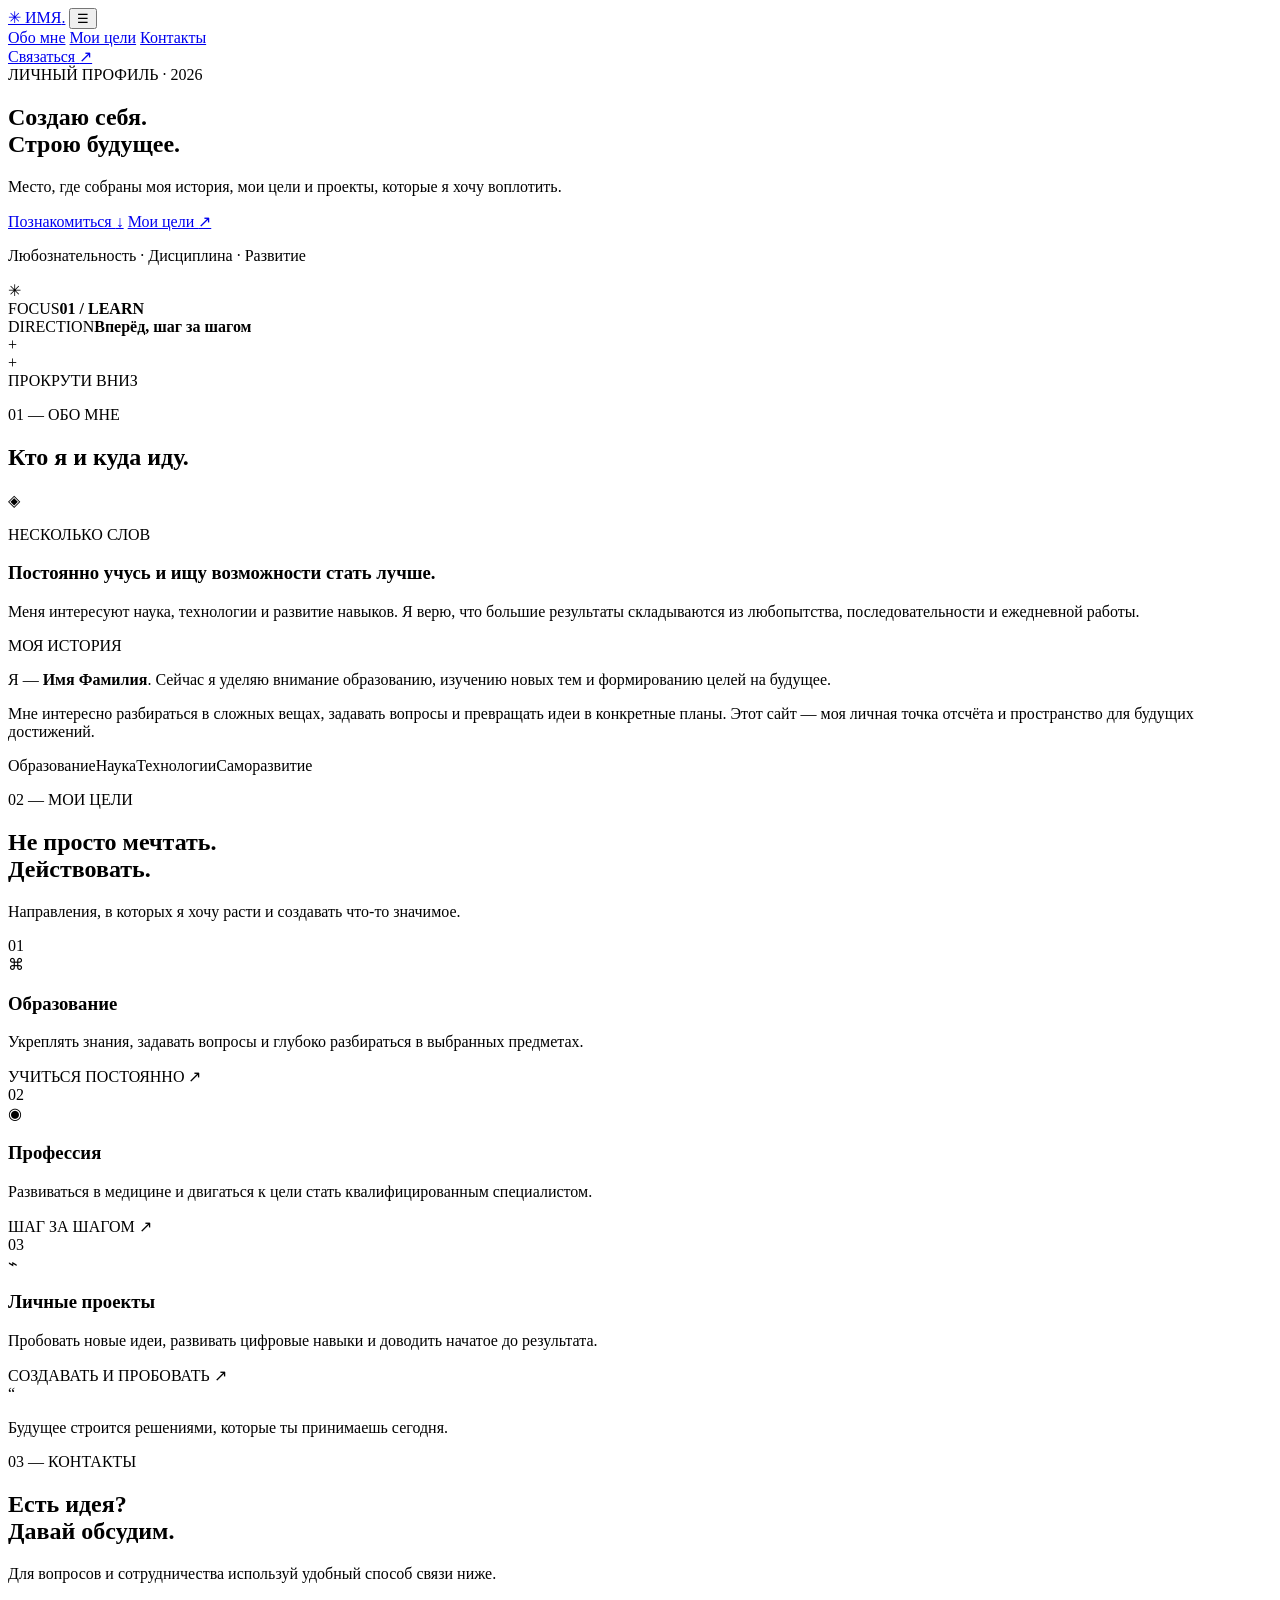
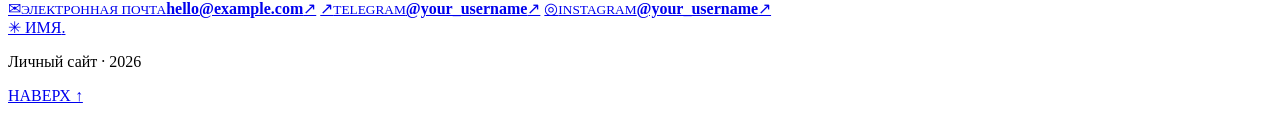
==== index.html @ be7d5ec2 "Add files via upload" ====
<!doctype html>
<html lang="ru">
<head>
  <meta charset="utf-8">
  <meta name="viewport" content="width=device-width, initial-scale=1">
  <meta name="theme-color" content="#080c13">
  <meta name="description" content="Личный сайт — биография, цели и проекты.">
  <title>Личный профиль — Имя Фамилия</title>
  <link rel="preconnect" href="https://fonts.googleapis.com">
  <link rel="preconnect" href="https://fonts.gstatic.com" crossorigin>
  <link href="https://fonts.googleapis.com/css2?family=Manrope:wght@400;500;600;700;800&display=swap" rel="stylesheet">
  <link rel="stylesheet" href="style.css">
  <script src="script.js" defer></script>
</head>
<body>
  <div class="ambient ambient-one" aria-hidden="true"></div>
  <div class="ambient ambient-two" aria-hidden="true"></div>
  <header class="site-header">
    <a class="brand" href="#home" aria-label="На главную"><span class="brand-mark">✳</span> <span>ИМЯ<span class="brand-dot">.</span></span></a>
    <button class="menu-toggle" aria-label="Открыть меню" aria-expanded="false">☰</button>
    <nav class="nav" aria-label="Основная навигация">
      <a href="#about">Обо мне</a>
      <a href="#goals">Мои цели</a>
      <a href="#contact">Контакты</a>
    </nav>
    <a class="header-cta" href="#contact">Связаться <span>↗</span></a>
  </header>

  <main>
    <section class="hero section-shell" id="home">
      <div class="hero-copy reveal">
        <div class="eyebrow"><span class="status-dot"></span> ЛИЧНЫЙ ПРОФИЛЬ · 2026</div>
        <h1>Создаю себя.<br><span>Строю будущее.</span></h1>
        <p class="hero-lead">Место, где собраны моя история, мои цели и проекты, которые я хочу воплотить.</p>
        <div class="hero-actions">
          <a class="button button-primary" href="#about">Познакомиться <span>↓</span></a>
          <a class="button button-quiet" href="#goals">Мои цели <span>↗</span></a>
        </div>
        <div class="hero-meta">
          <div class="meta-line"></div>
          <p>Любознательность · Дисциплина · Развитие</p>
        </div>
      </div>
      <div class="hero-visual reveal" aria-label="Абстрактная технологичная графика">
        <div class="orbit orbit-a"></div><div class="orbit orbit-b"></div><div class="orbit orbit-c"></div>
        <div class="core"><span>✳</span></div>
        <div class="floating-card card-top"><span class="mini-label">FOCUS</span><strong>01 / LEARN</strong></div>
        <div class="floating-card card-bottom"><span class="mini-label">DIRECTION</span><strong>Вперёд, шаг за шагом</strong></div>
        <div class="visual-cross cross-a">+</div><div class="visual-cross cross-b">+</div>
      </div>
      <div class="scroll-cue"><span></span> ПРОКРУТИ ВНИЗ</div>
    </section>

    <section class="section-shell section-block" id="about">
      <div class="section-heading reveal">
        <p class="eyebrow">01 — ОБО МНЕ</p>
        <h2>Кто я <span>и куда иду.</span></h2>
      </div>
      <div class="about-grid">
        <div class="about-card glass-card reveal">
          <div class="card-icon">◈</div>
          <p class="card-kicker">НЕСКОЛЬКО СЛОВ</p>
          <h3>Постоянно учусь и ищу возможности стать лучше.</h3>
          <p class="muted">Меня интересуют наука, технологии и развитие навыков. Я верю, что большие результаты складываются из любопытства, последовательности и ежедневной работы.</p>
        </div>
        <div class="about-text reveal">
          <p class="eyebrow">МОЯ ИСТОРИЯ</p>
          <p>Я — <strong>Имя Фамилия</strong>. Сейчас я уделяю внимание образованию, изучению новых тем и формированию целей на будущее.</p>
          <p>Мне интересно разбираться в сложных вещах, задавать вопросы и превращать идеи в конкретные планы. Этот сайт — моя личная точка отсчёта и пространство для будущих достижений.</p>
          <div class="tags"><span>Образование</span><span>Наука</span><span>Технологии</span><span>Саморазвитие</span></div>
        </div>
      </div>
    </section>

    <section class="section-shell section-block goals-section" id="goals">
      <div class="section-heading reveal">
        <p class="eyebrow">02 — МОИ ЦЕЛИ</p>
        <h2>Не просто мечтать.<br><span>Действовать.</span></h2>
        <p class="section-description">Направления, в которых я хочу расти и создавать что-то значимое.</p>
      </div>
      <div class="goal-grid">
        <article class="goal-card reveal"><div class="goal-number">01</div><div class="goal-symbol">⌘</div><h3>Образование</h3><p>Укреплять знания, задавать вопросы и глубоко разбираться в выбранных предметах.</p><span class="goal-foot">УЧИТЬСЯ ПОСТОЯННО ↗</span></article>
        <article class="goal-card goal-featured reveal"><div class="goal-number">02</div><div class="goal-symbol">◉</div><h3>Профессия</h3><p>Развиваться в медицине и двигаться к цели стать квалифицированным специалистом.</p><span class="goal-foot">ШАГ ЗА ШАГОМ ↗</span></article>
        <article class="goal-card reveal"><div class="goal-number">03</div><div class="goal-symbol">⌁</div><h3>Личные проекты</h3><p>Пробовать новые идеи, развивать цифровые навыки и доводить начатое до результата.</p><span class="goal-foot">СОЗДАВАТЬ И ПРОБОВАТЬ ↗</span></article>
      </div>
      <div class="quote-strip reveal"><span class="quote-mark">“</span><p>Будущее строится решениями, которые ты принимаешь сегодня.</p><span class="quote-line"></span></div>
    </section>

    <section class="section-shell contact-section" id="contact">
      <div class="contact-panel reveal">
        <div class="contact-glow"></div>
        <p class="eyebrow">03 — КОНТАКТЫ</p>
        <h2>Есть идея?<br><span>Давай обсудим.</span></h2>
        <p class="contact-description">Для вопросов и сотрудничества используй удобный способ связи ниже.</p>
        <div class="contact-links">
          <!-- Замените адрес и ссылки на свои публичные контакты. Не публикуйте домашний адрес или личный номер. -->
          <a class="contact-link" href="mailto:hello@example.com"><span class="contact-link-icon">✉</span><span><small>ЭЛЕКТРОННАЯ ПОЧТА</small><strong>hello@example.com</strong></span><span class="link-arrow">↗</span></a>
          <a class="contact-link" href="https://t.me/your_username" target="_blank" rel="noopener noreferrer"><span class="contact-link-icon">↗</span><span><small>TELEGRAM</small><strong>@your_username</strong></span><span class="link-arrow">↗</span></a>
          <a class="contact-link" href="https://www.instagram.com/your_username/" target="_blank" rel="noopener noreferrer"><span class="contact-link-icon">◎</span><span><small>INSTAGRAM</small><strong>@your_username</strong></span><span class="link-arrow">↗</span></a>
        </div>
      </div>
    </section>
  </main>

  <footer class="site-footer">
    <a class="brand" href="#home"><span class="brand-mark">✳</span> <span>ИМЯ<span class="brand-dot">.</span></span></a>
    <p>Личный сайт · <span id="year">2026</span></p>
    <a href="#home" class="back-top">НАВЕРХ ↑</a>
  </footer>
</body>
</html>
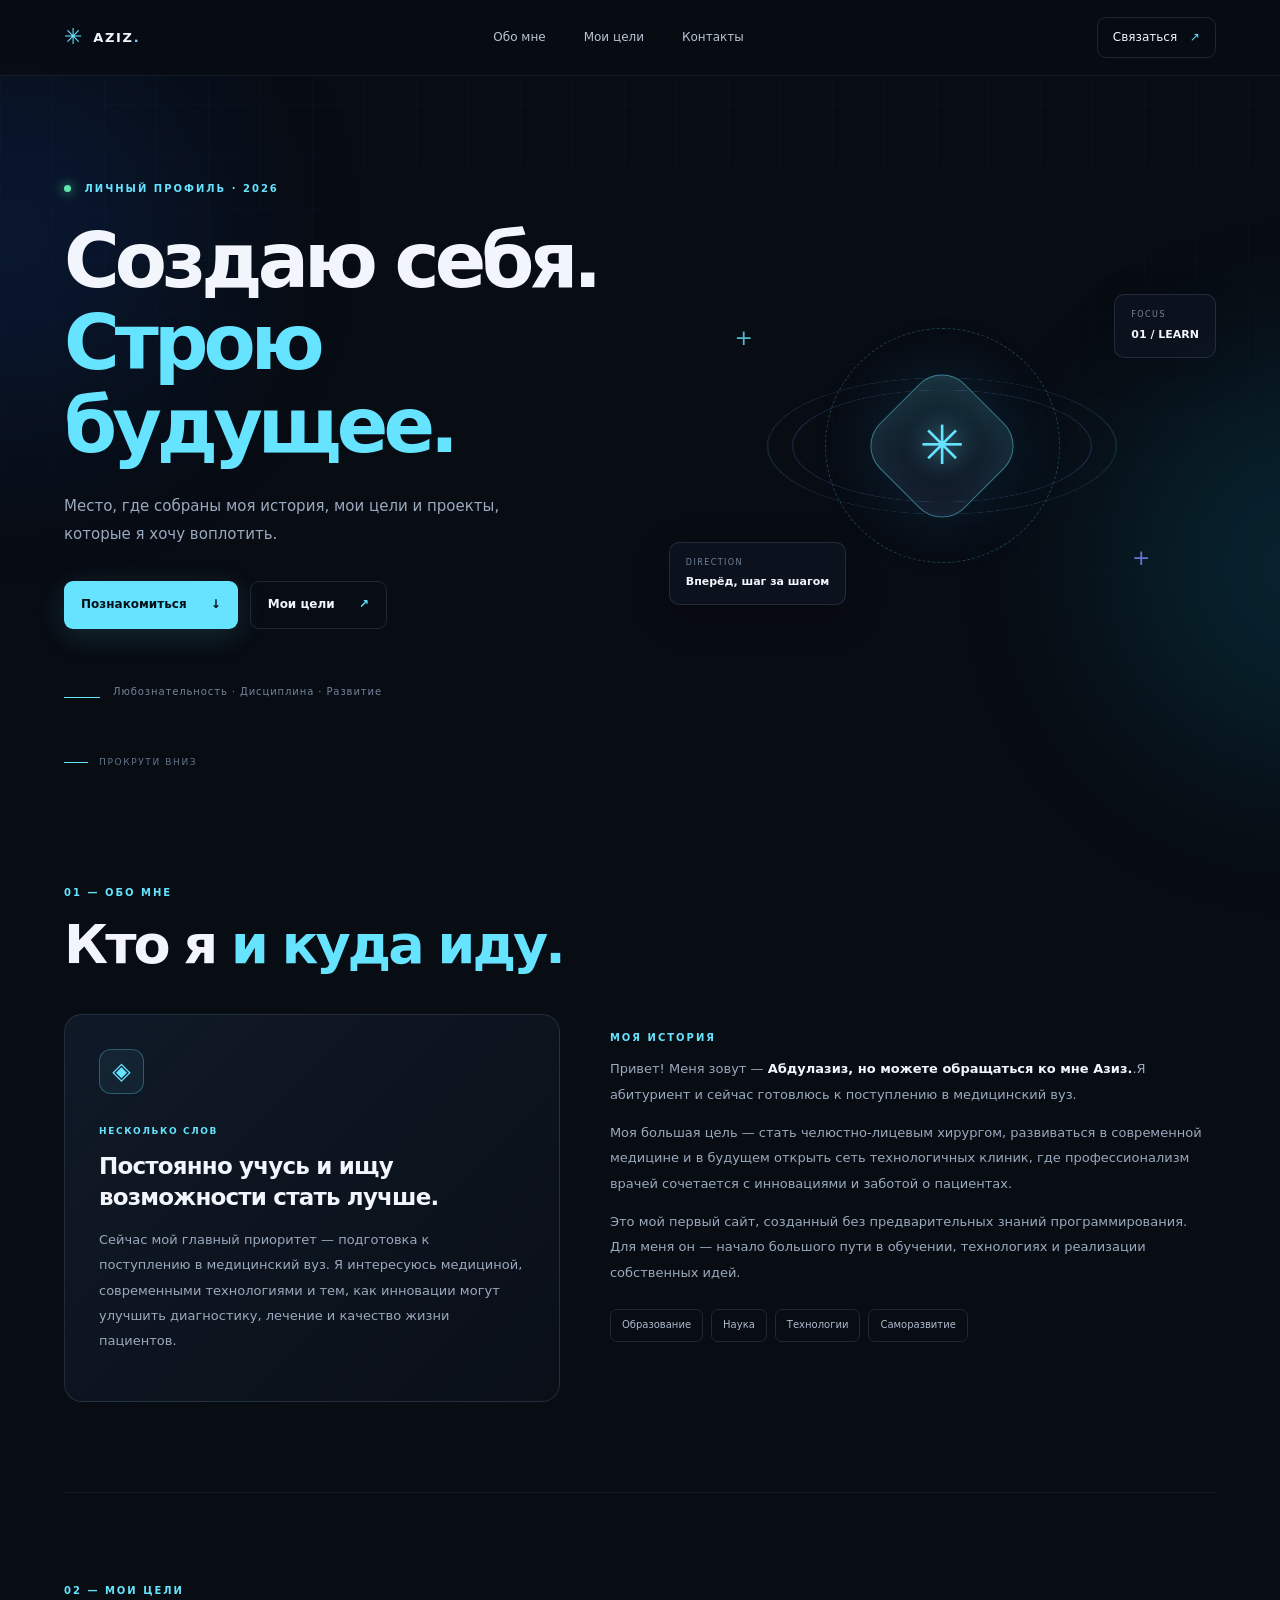
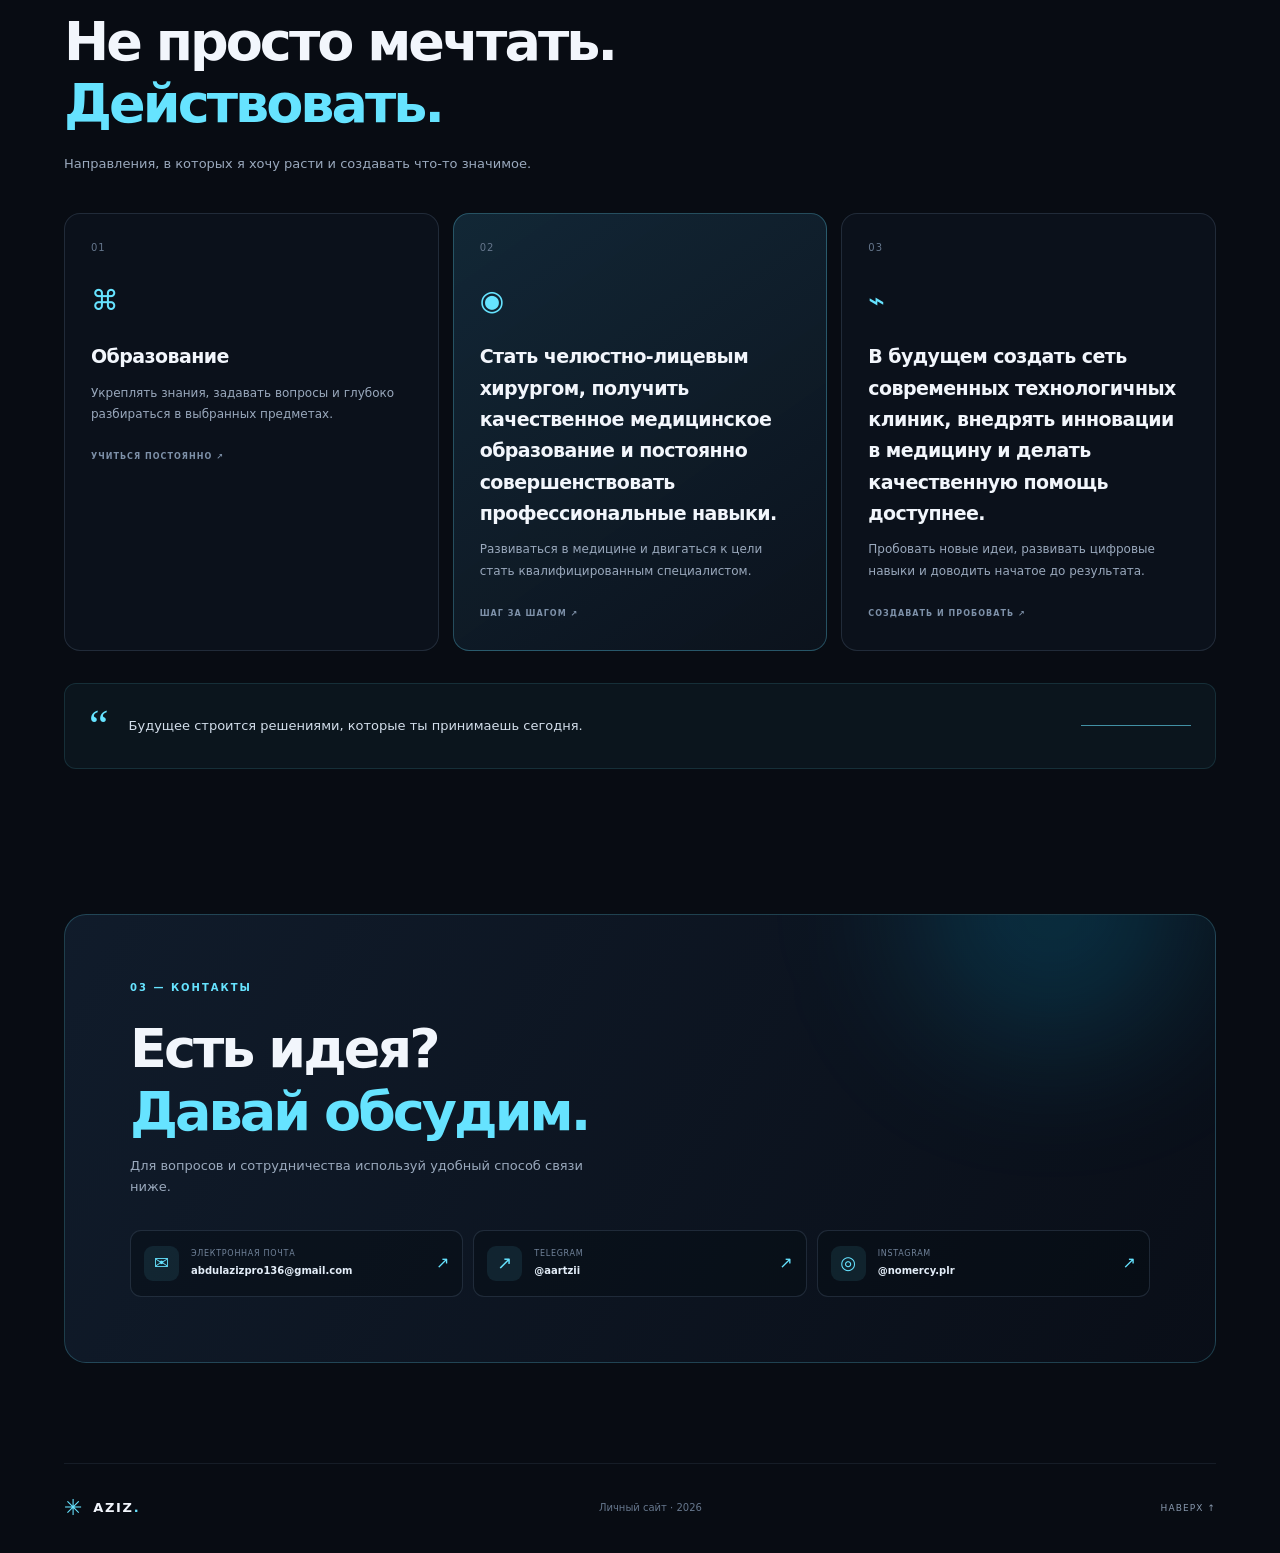
==== commit 337d6dc0: "Update index.html" ====
--- a/index.html
+++ b/index.html
@@ -5,7 +5,7 @@
   <meta name="viewport" content="width=device-width, initial-scale=1">
   <meta name="theme-color" content="#080c13">
   <meta name="description" content="Личный сайт — биография, цели и проекты.">
-  <title>Личный профиль — Имя Фамилия</title>
+  <title>Abdulaziz — Имя Фамилия</title>
   <link rel="preconnect" href="https://fonts.googleapis.com">
   <link rel="preconnect" href="https://fonts.gstatic.com" crossorigin>
   <link href="https://fonts.googleapis.com/css2?family=Manrope:wght@400;500;600;700;800&display=swap" rel="stylesheet">
@@ -16,7 +16,7 @@
   <div class="ambient ambient-one" aria-hidden="true"></div>
   <div class="ambient ambient-two" aria-hidden="true"></div>
   <header class="site-header">
-    <a class="brand" href="#home" aria-label="На главную"><span class="brand-mark">✳</span> <span>ИМЯ<span class="brand-dot">.</span></span></a>
+    <a class="brand" href="#home" aria-label="На главную"><span class="brand-mark">✳</span> <span>AZIZ<span class="brand-dot">.</span></span></a>
     <button class="menu-toggle" aria-label="Открыть меню" aria-expanded="false">☰</button>
     <nav class="nav" aria-label="Основная навигация">
       <a href="#about">Обо мне</a>
@@ -61,12 +61,13 @@
           <div class="card-icon">◈</div>
           <p class="card-kicker">НЕСКОЛЬКО СЛОВ</p>
           <h3>Постоянно учусь и ищу возможности стать лучше.</h3>
-          <p class="muted">Меня интересуют наука, технологии и развитие навыков. Я верю, что большие результаты складываются из любопытства, последовательности и ежедневной работы.</p>
+          <p class="muted">Сейчас мой главный приоритет — подготовка к поступлению в медицинский вуз. Я интересуюсь медициной, современными технологиями и тем, как инновации могут улучшить диагностику, лечение и качество жизни пациентов.</p>
         </div>
         <div class="about-text reveal">
           <p class="eyebrow">МОЯ ИСТОРИЯ</p>
-          <p>Я — <strong>Имя Фамилия</strong>. Сейчас я уделяю внимание образованию, изучению новых тем и формированию целей на будущее.</p>
-          <p>Мне интересно разбираться в сложных вещах, задавать вопросы и превращать идеи в конкретные планы. Этот сайт — моя личная точка отсчёта и пространство для будущих достижений.</p>
+          <p>Привет! Меня зовут — <strong>Абдулазиз, но можете обращаться ко мне Азиз.</strong>.Я абитуриент и сейчас готовлюсь к поступлению в медицинский вуз.</p>
+          <p>Моя большая цель — стать челюстно-лицевым хирургом, развиваться в современной медицине и в будущем открыть сеть технологичных клиник, где профессионализм врачей сочетается с инновациями и заботой о пациентах.</p>
+          <P>Это мой первый сайт, созданный без предварительных знаний программирования. Для меня он — начало большого пути в обучении, технологиях и реализации собственных идей.</P>
           <div class="tags"><span>Образование</span><span>Наука</span><span>Технологии</span><span>Саморазвитие</span></div>
         </div>
       </div>
@@ -80,8 +81,8 @@
       </div>
       <div class="goal-grid">
         <article class="goal-card reveal"><div class="goal-number">01</div><div class="goal-symbol">⌘</div><h3>Образование</h3><p>Укреплять знания, задавать вопросы и глубоко разбираться в выбранных предметах.</p><span class="goal-foot">УЧИТЬСЯ ПОСТОЯННО ↗</span></article>
-        <article class="goal-card goal-featured reveal"><div class="goal-number">02</div><div class="goal-symbol">◉</div><h3>Профессия</h3><p>Развиваться в медицине и двигаться к цели стать квалифицированным специалистом.</p><span class="goal-foot">ШАГ ЗА ШАГОМ ↗</span></article>
-        <article class="goal-card reveal"><div class="goal-number">03</div><div class="goal-symbol">⌁</div><h3>Личные проекты</h3><p>Пробовать новые идеи, развивать цифровые навыки и доводить начатое до результата.</p><span class="goal-foot">СОЗДАВАТЬ И ПРОБОВАТЬ ↗</span></article>
+        <article class="goal-card goal-featured reveal"><div class="goal-number">02</div><div class="goal-symbol">◉</div><h3>Стать челюстно-лицевым хирургом, получить качественное медицинское образование и постоянно совершенствовать профессиональные навыки.</h3><p>Развиваться в медицине и двигаться к цели стать квалифицированным специалистом.</p><span class="goal-foot">ШАГ ЗА ШАГОМ ↗</span></article>
+        <article class="goal-card reveal"><div class="goal-number">03</div><div class="goal-symbol">⌁</div><h3>В будущем создать сеть современных технологичных клиник, внедрять инновации в медицину и делать качественную помощь доступнее.</h3><p>Пробовать новые идеи, развивать цифровые навыки и доводить начатое до результата.</p><span class="goal-foot">СОЗДАВАТЬ И ПРОБОВАТЬ ↗</span></article>
       </div>
       <div class="quote-strip reveal"><span class="quote-mark">“</span><p>Будущее строится решениями, которые ты принимаешь сегодня.</p><span class="quote-line"></span></div>
     </section>
@@ -94,16 +95,16 @@
         <p class="contact-description">Для вопросов и сотрудничества используй удобный способ связи ниже.</p>
         <div class="contact-links">
           <!-- Замените адрес и ссылки на свои публичные контакты. Не публикуйте домашний адрес или личный номер. -->
-          <a class="contact-link" href="mailto:hello@example.com"><span class="contact-link-icon">✉</span><span><small>ЭЛЕКТРОННАЯ ПОЧТА</small><strong>hello@example.com</strong></span><span class="link-arrow">↗</span></a>
-          <a class="contact-link" href="https://t.me/your_username" target="_blank" rel="noopener noreferrer"><span class="contact-link-icon">↗</span><span><small>TELEGRAM</small><strong>@your_username</strong></span><span class="link-arrow">↗</span></a>
-          <a class="contact-link" href="https://www.instagram.com/your_username/" target="_blank" rel="noopener noreferrer"><span class="contact-link-icon">◎</span><span><small>INSTAGRAM</small><strong>@your_username</strong></span><span class="link-arrow">↗</span></a>
+          <a class="contact-link" href="mailto:hello@example.com"><span class="contact-link-icon">✉</span><span><small>ЭЛЕКТРОННАЯ ПОЧТА</small><strong>abdulazizpro136@gmail.com</strong></span><span class="link-arrow">↗</span></a>
+          <a class="contact-link" href="https://t.me/aartzii" target="_blank" rel="noopener noreferrer"><span class="contact-link-icon">↗</span><span><small>TELEGRAM</small><strong>@aartzii</strong></span><span class="link-arrow">↗</span></a>
+          <a class="contact-link" href="https://www.instagram.com/nomercy.plr/" target="_blank" rel="noopener noreferrer"><span class="contact-link-icon">◎</span><span><small>INSTAGRAM</small><strong>@nomercy.plr</strong></span><span class="link-arrow">↗</span></a>
         </div>
       </div>
     </section>
   </main>
 
   <footer class="site-footer">
-    <a class="brand" href="#home"><span class="brand-mark">✳</span> <span>ИМЯ<span class="brand-dot">.</span></span></a>
+    <a class="brand" href="#home"><span class="brand-mark">✳</span> <span>AZIZ<span class="brand-dot">.</span></span></a>
     <p>Личный сайт · <span id="year">2026</span></p>
     <a href="#home" class="back-top">НАВЕРХ ↑</a>
   </footer>
--- a/style.css
+++ b/style.css
@@ -0,0 +1,138 @@
+:root {
+  --bg: #080c13; --panel: rgba(17, 25, 39, .76); --line: rgba(151, 181, 214, .16);
+  --text: #f2f6fc; --muted: #9aa9bd; --cyan: #66e3ff; --blue: #7b8cff;
+  --font: "Manrope", system-ui, -apple-system, BlinkMacSystemFont, "Segoe UI", sans-serif;
+}
+* { box-sizing: border-box; }
+html { scroll-behavior: smooth; scroll-padding-top: 90px; }
+body { margin: 0; background: var(--bg); color: var(--text); font-family: var(--font); line-height: 1.65; overflow-x: hidden; }
+body::before { content:""; position:fixed; inset:0; z-index:-2; pointer-events:none; background-image: linear-gradient(rgba(122,157,199,.035) 1px, transparent 1px), linear-gradient(90deg, rgba(122,157,199,.035) 1px, transparent 1px); background-size: 52px 52px; mask-image: linear-gradient(to bottom, black, transparent 85%); }
+a { color: inherit; text-decoration: none; }
+.ambient { position: fixed; width: 380px; height: 380px; border-radius: 50%; filter: blur(100px); opacity: .13; z-index: -1; pointer-events: none; animation: drift 14s ease-in-out infinite alternate; }
+.ambient-one { top: 5%; left: -180px; background: #146bff; }
+.ambient-two { top: 42%; right: -220px; background: #00d8ff; animation-delay: -5s; }
+.site-header { position: sticky; top: 0; z-index: 20; min-height: 76px; padding: 0 max(5vw, calc((100vw - 1160px)/2)); display: flex; align-items: center; justify-content: space-between; gap: 24px; border-bottom: 1px solid rgba(151,181,214,.10); background: rgba(8,12,19,.78); backdrop-filter: blur(18px); }
+.brand { display: inline-flex; align-items: center; gap: 9px; font-size: 13px; font-weight: 800; letter-spacing: .13em; }
+.brand-mark { color: var(--cyan); font-size: 22px; }
+.brand-dot { color: var(--cyan); }
+.nav { display: flex; align-items: center; gap: clamp(18px, 3vw, 38px); }
+.nav a, .header-cta { font-size: 12px; color: #b8c4d4; transition: color .25s; }
+.nav a:hover, .header-cta:hover { color: var(--cyan); }
+.header-cta { border: 1px solid var(--line); padding: 10px 15px; border-radius: 9px; color: var(--text); }
+.header-cta span { color: var(--cyan); margin-left: 9px; }
+.menu-toggle { display: none; color: var(--text); background: transparent; border: 1px solid var(--line); border-radius: 8px; padding: 7px 10px; font-size: 18px; }
+.section-shell { width: min(1160px, 90%); margin: 0 auto; }
+.hero { min-height: 690px; padding: 105px 0 85px; display: grid; grid-template-columns: 1.05fr .95fr; align-items: center; position: relative; }
+.hero-copy { position: relative; z-index: 2; }
+.eyebrow { margin: 0 0 22px; font-size: 10px; font-weight: 800; letter-spacing: .2em; color: var(--cyan); }
+.status-dot { display: inline-block; width: 7px; height: 7px; margin-right: 8px; border-radius: 50%; background: #5be7ad; box-shadow: 0 0 12px #5be7ad; }
+h1, h2, h3, p { margin-top: 0; }
+h1 { margin-bottom: 24px; font-size: clamp(42px, 6.3vw, 76px); line-height: 1.09; letter-spacing: -.065em; font-weight: 800; }
+h1 span, h2 span { color: var(--cyan); }
+.hero-lead { max-width: 470px; color: var(--muted); font-size: 15px; line-height: 1.9; }
+.hero-actions { display: flex; flex-wrap: wrap; gap: 12px; margin-top: 32px; }
+.button { display: inline-flex; align-items: center; gap: 24px; padding: 13px 17px; border-radius: 9px; font-size: 12px; font-weight: 800; transition: transform .25s, box-shadow .25s, border-color .25s; }
+.button:hover { transform: translateY(-3px); }
+.button-primary { color: #061018; background: var(--cyan); box-shadow: 0 7px 30px rgba(102,227,255,.14); }
+.button-primary:hover { box-shadow: 0 9px 36px rgba(102,227,255,.3); }
+.button-quiet { border: 1px solid var(--line); color: var(--text); }
+.button-quiet span { color: var(--cyan); }
+.hero-meta { display: flex; align-items: center; gap: 13px; margin-top: 55px; color: #73849a; font-size: 10px; letter-spacing: .09em; }
+.meta-line { height: 1px; width: 36px; background: var(--cyan); }
+.hero-visual { min-height: 420px; position: relative; display: grid; place-items: center; }
+.orbit { position: absolute; width: min(34vw, 350px); aspect-ratio: 1; border: 1px solid rgba(102,227,255,.2); border-radius: 50%; }
+.orbit-a { transform: rotateX(67deg) rotateZ(-24deg); animation: orbit 18s linear infinite; }
+.orbit-b { width: min(29vw, 300px); transform: rotateX(68deg) rotateZ(38deg); border-color: rgba(123,140,255,.3); animation: orbit 24s linear infinite reverse; }
+.orbit-c { width: min(23vw, 235px); border-style: dashed; border-color: rgba(102,227,255,.25); animation: orbit 35s linear infinite; }
+.core { display: grid; place-items: center; width: 120px; height: 120px; border-radius: 32px; background: linear-gradient(145deg, rgba(102,227,255,.16), rgba(123,140,255,.08)); border: 1px solid rgba(102,227,255,.45); box-shadow: 0 0 70px rgba(36,169,255,.15), inset 0 0 35px rgba(102,227,255,.08); transform: rotate(45deg); }
+.core span { font-size: 54px; color: var(--cyan); transform: rotate(-45deg); text-shadow: 0 0 25px rgba(102,227,255,.65); animation: pulse 4s ease-in-out infinite; }
+.floating-card { position: absolute; display: flex; flex-direction: column; gap: 4px; padding: 13px 16px; border: 1px solid var(--line); background: rgba(13,20,31,.88); backdrop-filter: blur(12px); border-radius: 10px; box-shadow: 0 12px 40px rgba(0,0,0,.18); }
+.card-top { top: 14%; right: 0; }
+.card-bottom { bottom: 12%; left: 0; }
+.mini-label { color: #72849b; font-size: 8px; letter-spacing: .18em; }
+.floating-card strong { font-size: 11px; font-weight: 700; }
+.visual-cross { position: absolute; color: var(--cyan); font-size: 22px; opacity: .8; }
+.cross-a { top: 20%; left: 12%; }.cross-b { right: 12%; bottom: 19%; color: var(--blue); }
+.scroll-cue { position: absolute; left: 0; bottom: 25px; display: flex; align-items: center; gap: 11px; color: #64758b; font-size: 9px; letter-spacing: .18em; }
+.scroll-cue span { width: 24px; height: 1px; background: var(--cyan); }
+.section-block { padding: 90px 0; }
+.section-heading { margin-bottom: 38px; }
+.section-heading .eyebrow { margin-bottom: 12px; }
+h2 { margin-bottom: 12px; font-size: clamp(34px, 4.4vw, 54px); line-height: 1.15; letter-spacing: -.055em; }
+.about-grid { display: grid; grid-template-columns: .9fr 1.1fr; gap: 50px; align-items: stretch; }
+.glass-card { padding: 34px; border: 1px solid var(--line); border-radius: 18px; background: linear-gradient(135deg, rgba(18,29,44,.8), rgba(12,18,28,.55)); }
+.card-icon { display: grid; place-items: center; width: 45px; height: 45px; margin-bottom: 30px; border: 1px solid rgba(102,227,255,.3); border-radius: 12px; color: var(--cyan); font-size: 24px; background: rgba(102,227,255,.06); }
+.card-kicker { margin-bottom: 12px; color: var(--cyan); font-size: 9px; font-weight: 800; letter-spacing: .18em; }
+.glass-card h3 { max-width: 360px; margin-bottom: 14px; font-size: 23px; line-height: 1.35; letter-spacing: -.035em; }
+.muted, .about-text p:not(.eyebrow) { color: var(--muted); font-size: 13px; line-height: 1.95; }
+.about-text { padding: 16px 0; }
+.about-text .eyebrow { margin-bottom: 10px; }
+.about-text strong { color: var(--text); }
+.tags { display: flex; flex-wrap: wrap; gap: 8px; margin-top: 24px; }
+.tags span { padding: 7px 11px; border: 1px solid var(--line); border-radius: 7px; color: #aebbd0; font-size: 10px; }
+.goals-section { border-top: 1px solid rgba(151,181,214,.09); }
+.section-description { max-width: 490px; margin-top: 18px; color: var(--muted); font-size: 13px; }
+.goal-grid { display: grid; grid-template-columns: repeat(3, 1fr); gap: 14px; margin-top: 38px; }
+.goal-card { min-height: 290px; position: relative; padding: 26px; border: 1px solid var(--line); border-radius: 16px; background: rgba(13,20,31,.72); transition: transform .3s, border-color .3s, background .3s; overflow: hidden; }
+.goal-card:hover { transform: translateY(-6px); border-color: rgba(102,227,255,.45); background: rgba(17,28,43,.9); }
+.goal-featured { background: linear-gradient(145deg, rgba(24,54,73,.65), rgba(13,20,31,.82)); border-color: rgba(102,227,255,.28); }
+.goal-number { color: #65768c; font-size: 10px; letter-spacing: .1em; }
+.goal-symbol { margin: 22px 0 17px; color: var(--cyan); font-size: 28px; }
+.goal-card h3 { margin-bottom: 10px; font-size: 19px; letter-spacing: -.03em; }
+.goal-card p { color: var(--muted); font-size: 12px; line-height: 1.8; }
+.goal-foot { display: inline-block; margin-top: 12px; color: #7e91a9; font-size: 8px; font-weight: 800; letter-spacing: .13em; }
+.quote-strip { display: flex; align-items: center; gap: 20px; margin-top: 32px; padding: 20px 24px; border-radius: 12px; background: rgba(102,227,255,.045); border: 1px solid rgba(102,227,255,.12); }
+.quote-mark { color: var(--cyan); font-family: Georgia, serif; font-size: 44px; line-height: 1; }
+.quote-strip p { margin: 0; color: #d3deeb; font-size: 13px; }
+.quote-line { margin-left: auto; min-width: 50px; width: 10%; height: 1px; background: var(--cyan); opacity: .6; }
+.contact-section { padding: 55px 0 100px; }
+.contact-panel { position: relative; padding: clamp(28px, 6vw, 65px); border: 1px solid rgba(102,227,255,.22); border-radius: 22px; overflow: hidden; background: linear-gradient(120deg, rgba(17,29,44,.95), rgba(10,15,24,.94)); }
+.contact-glow { position: absolute; width: 280px; height: 280px; top: -150px; right: 2%; border-radius: 50%; background: rgba(0,200,255,.16); filter: blur(70px); pointer-events: none; }
+.contact-panel h2 { position: relative; }
+.contact-description { max-width: 480px; color: var(--muted); font-size: 13px; }
+.contact-links { display: grid; grid-template-columns: repeat(3, 1fr); gap: 10px; margin-top: 32px; position: relative; }
+.contact-link { display: flex; align-items: center; gap: 12px; min-width: 0; padding: 15px 13px; border: 1px solid var(--line); border-radius: 11px; background: rgba(7,12,20,.42); transition: border-color .25s, transform .25s; }
+.contact-link:hover { border-color: rgba(102,227,255,.5); transform: translateY(-3px); }
+.contact-link-icon { display: grid; place-items: center; flex: 0 0 35px; height: 35px; border-radius: 9px; color: var(--cyan); background: rgba(102,227,255,.09); font-size: 18px; }
+.contact-link small, .contact-link strong { display: block; overflow-wrap: anywhere; }
+.contact-link small { color: #71839a; font-size: 8px; letter-spacing: .09em; }
+.contact-link strong { margin-top: 3px; color: #e3edf8; font-size: 10px; }
+.link-arrow { margin-left: auto; color: var(--cyan); }
+.site-footer { width: min(1160px, 90%); min-height: 90px; margin: auto; display: flex; align-items: center; justify-content: space-between; gap: 20px; border-top: 1px solid rgba(151,181,214,.1); }
+.site-footer p { margin: 0; color: #66778d; font-size: 10px; }
+.back-top { color: #8798ad; font-size: 9px; letter-spacing: .12em; }
+.reveal { opacity: 0; transform: translateY(18px); transition: opacity .75s ease, transform .75s ease; }
+.reveal.visible { opacity: 1; transform: translateY(0); }
+@keyframes orbit { from { rotate: 0deg; } to { rotate: 360deg; } }
+@keyframes pulse { 0%,100% { opacity: .82; scale: 1; } 50% { opacity: 1; scale: 1.08; } }
+@keyframes drift { from { transform: translate3d(0,0,0); } to { transform: translate3d(40px,65px,0); } }
+@media (prefers-reduced-motion: reduce) { *, *::before, *::after { scroll-behavior: auto !important; animation-duration: .01ms !important; animation-iteration-count: 1 !important; transition-duration: .01ms !important; } .reveal { opacity: 1; transform: none; } }
+@media (max-width: 760px) {
+  .site-header { min-height: 66px; padding: 0 5%; flex-wrap: wrap; }
+  .menu-toggle { display: block; margin-left: auto; }
+  .header-cta { display: none; }
+  .nav { display: none; order: 5; width: 100%; padding: 0 0 15px; gap: 20px; }
+  .nav.open { display: flex; }
+  .nav a { font-size: 12px; }
+  .hero { min-height: auto; padding: 76px 0 65px; grid-template-columns: 1fr; }
+  .hero-visual { min-height: 340px; margin-top: 18px; }
+  .orbit { width: min(65vw, 290px); }.orbit-b { width: min(56vw, 250px); }.orbit-c { width: min(44vw, 200px); }
+  .core { width: 95px; height: 95px; }.core span { font-size: 43px; }
+  .card-top { right: 2%; top: 9%; }.card-bottom { left: 1%; bottom: 7%; }
+  .scroll-cue { bottom: 0; }
+  .section-block { padding: 65px 0; }
+  .about-grid { grid-template-columns: 1fr; gap: 22px; }
+  .glass-card { padding: 25px; }
+  .goal-grid { grid-template-columns: 1fr; }
+  .goal-card { min-height: 240px; }
+  .contact-links { grid-template-columns: 1fr; }
+  .contact-link { padding: 14px; }
+  .site-footer { min-height: 78px; }
+}
+@media (max-width: 420px) {
+  .hero-meta { margin-top: 34px; }
+  .hero-visual { min-height: 290px; }
+  .floating-card { padding: 10px 12px; }
+  .floating-card strong { font-size: 9px; }
+  .site-footer p { display: none; }
+}
